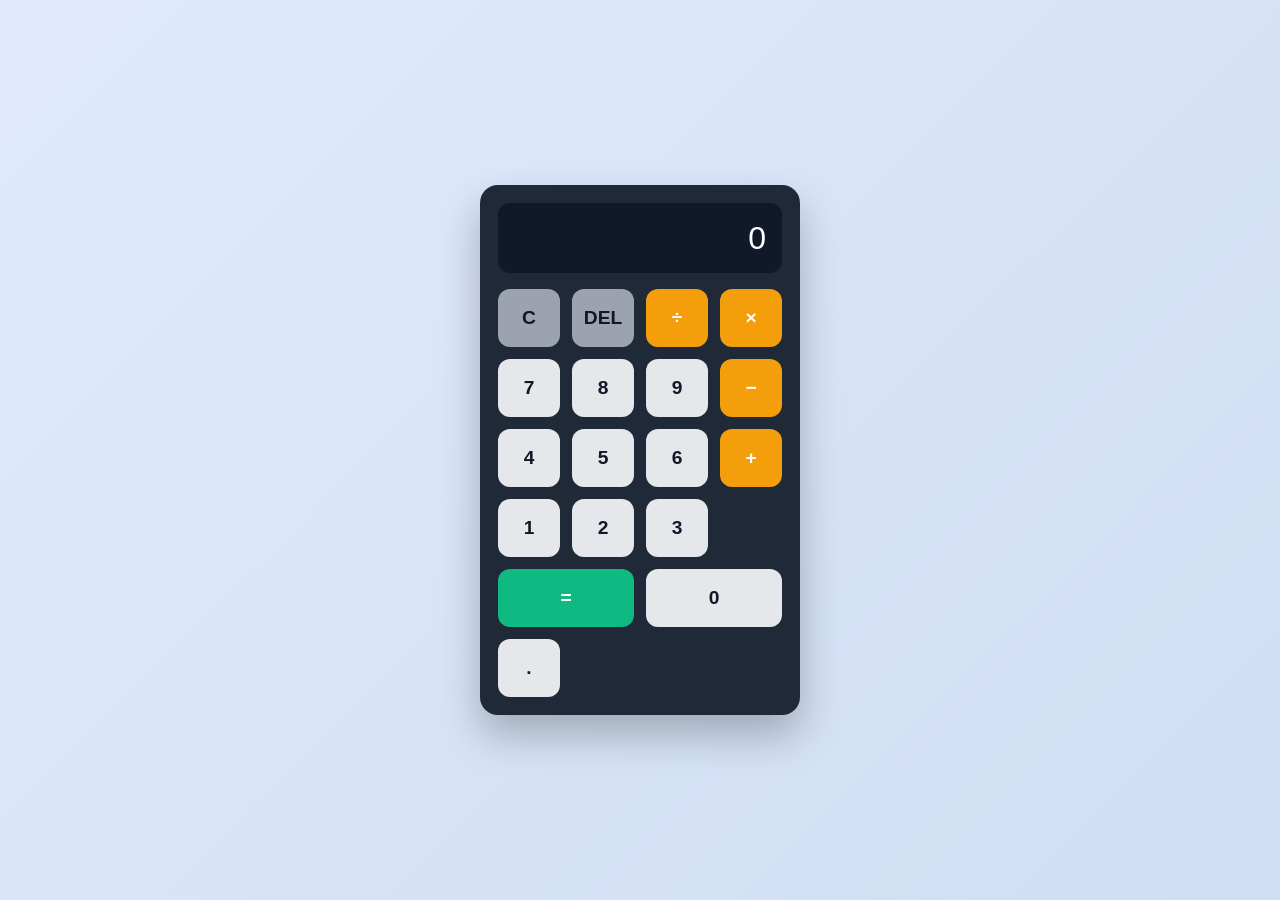
==== templates/index.html @ 1033d656 "first commit" ====
<!DOCTYPE html>
<html lang="en">
  <head>
    <meta charset="UTF-8" />
    <meta name="viewport" content="width=device-width, initial-scale=1.0" />
    <title>Calculator</title>
    <style>
      * {
        box-sizing: border-box;
      }

      body {
        margin: 0;
        min-height: 100vh;
        display: flex;
        align-items: center;
        justify-content: center;
        font-family: Arial, sans-serif;
        background: linear-gradient(135deg, #e0eafc, #cfdef3);
      }

      .calculator {
        width: 320px;
        background: #1f2937;
        border-radius: 18px;
        box-shadow: 0 20px 40px rgba(0, 0, 0, 0.25);
        padding: 18px;
      }

      .display {
        width: 100%;
        height: 70px;
        margin-bottom: 16px;
        border: none;
        border-radius: 12px;
        background: #111827;
        color: #fff;
        font-size: 2rem;
        text-align: right;
        padding: 0 16px;
        outline: none;
      }

      .buttons {
        display: grid;
        grid-template-columns: repeat(4, 1fr);
        gap: 12px;
      }

      button {
        border: none;
        border-radius: 12px;
        height: 58px;
        font-size: 1.2rem;
        font-weight: 600;
        cursor: pointer;
        transition: transform 0.1s ease, opacity 0.2s ease;
      }

      button:hover {
        opacity: 0.95;
      }

      button:active {
        transform: scale(0.98);
      }

      .operator {
        background: #f59e0b;
        color: white;
      }

      .number {
        background: #e5e7eb;
        color: #111827;
      }

      .special {
        background: #9ca3af;
        color: #111827;
      }

      .equal {
        background: #10b981;
        color: white;
        grid-column: span 2;
      }
    </style>
  </head>
  <body>
    <div class="calculator">
      <input id="display" class="display" type="text" value="0" readonly />

      <div class="buttons">
        <button class="special" data-action="clear">C</button>
        <button class="special" data-action="delete">DEL</button>
        <button class="operator" data-value="/">÷</button>
        <button class="operator" data-value="*">×</button>

        <button class="number" data-value="7">7</button>
        <button class="number" data-value="8">8</button>
        <button class="number" data-value="9">9</button>
        <button class="operator" data-value="-">−</button>

        <button class="number" data-value="4">4</button>
        <button class="number" data-value="5">5</button>
        <button class="number" data-value="6">6</button>
        <button class="operator" data-value="+">+</button>

        <button class="number" data-value="1">1</button>
        <button class="number" data-value="2">2</button>
        <button class="number" data-value="3">3</button>
        <button class="equal" data-action="equals">=</button>

        <button class="number" data-value="0" style="grid-column: span 2;">0</button>
        <button class="number" data-value=".">.</button>
      </div>
    </div>

    <script>
      const display = document.getElementById('display');
      let expression = '';

      function updateDisplay(value) {
        display.value = value;
      }

      function appendValue(value) {
        if (value === '.' && expression.includes('.') && /[0-9]$/.test(expression.split(/[-+*/]/).at(-1))) {
          return;
        }

        if (['+', '-', '*', '/'].includes(value)) {
          const lastChar = expression.slice(-1);
          if (!expression || ['+', '-', '*', '/'].includes(lastChar)) {
            if (value === '-' && (!expression || ['+', '*', '/'].includes(lastChar))) {
              expression += value;
            } else if (!expression || lastChar !== '-' || value !== '-') {
              if (expression && ['+', '-', '*', '/'].includes(lastChar)) {
                expression = expression.slice(0, -1) + value;
              } else {
                expression += value;
              }
            }
          } else {
            expression += value;
          }
        } else {
          expression += value;
        }

        updateDisplay(expression || '0');
      }

      function clearDisplay() {
        expression = '';
        updateDisplay('0');
      }

      function deleteLast() {
        expression = expression.slice(0, -1);
        updateDisplay(expression || '0');
      }

      function calculate() {
        try {
          const result = Function('"use strict"; return (' + expression + ');')();
          if (!Number.isFinite(result)) {
            throw new Error('Invalid calculation');
          }
          expression = String(result);
          updateDisplay(expression);
        } catch (error) {
          expression = '';
          updateDisplay('Error');
        }
      }

      document.querySelectorAll('.number').forEach((button) => {
        button.addEventListener('click', () => appendValue(button.dataset.value));
      });

      document.querySelectorAll('.operator').forEach((button) => {
        button.addEventListener('click', () => appendValue(button.dataset.value));
      });

      document.querySelector('[data-action="clear"]').addEventListener('click', clearDisplay);
      document.querySelector('[data-action="delete"]').addEventListener('click', deleteLast);
      document.querySelector('[data-action="equals"]').addEventListener('click', calculate);
    </script>
  </body>
</html>
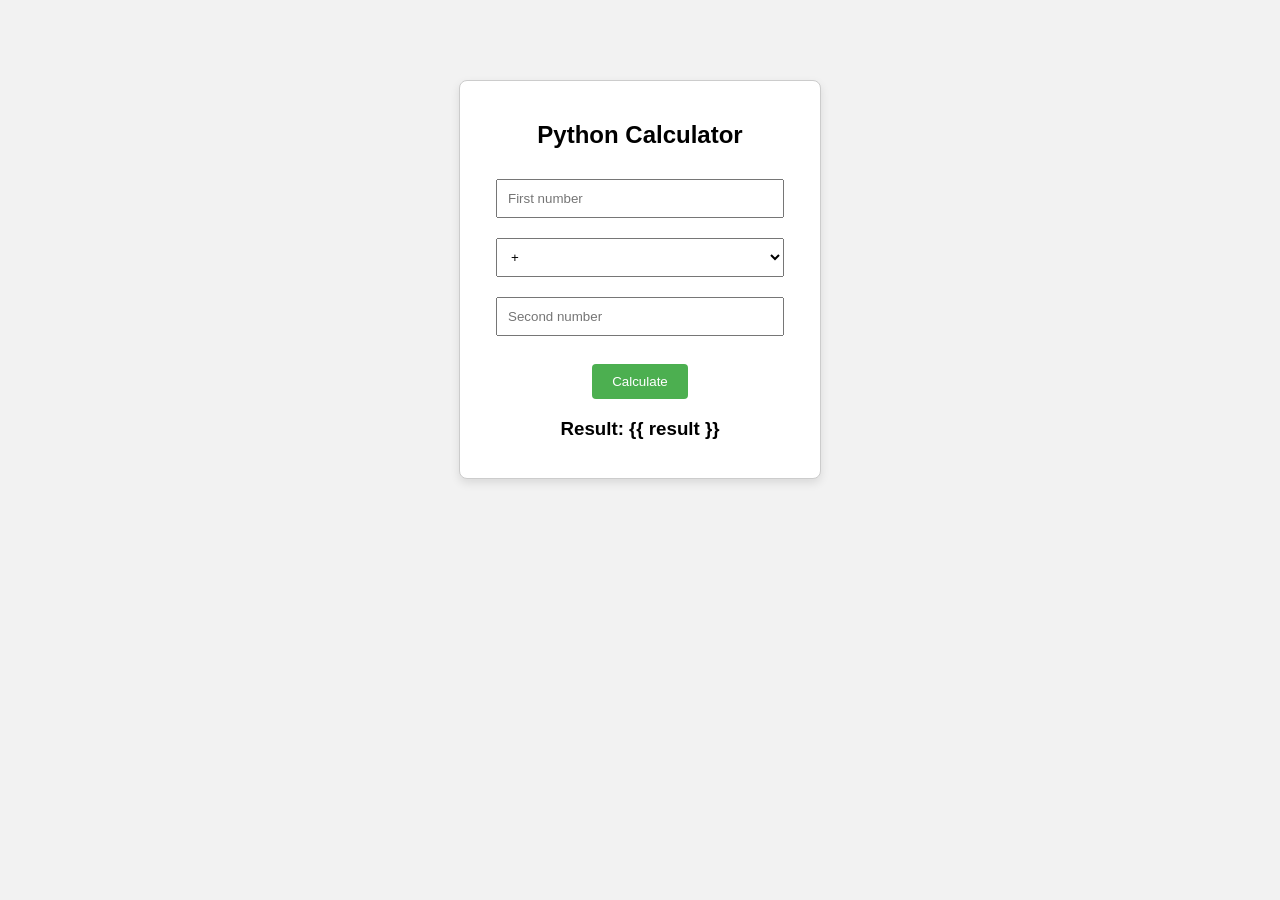
==== commit bc7f8dc5: "Fix calculator result rendering" ====
--- a/templates/index.html
+++ b/templates/index.html
@@ -3,190 +3,63 @@
   <head>
     <meta charset="UTF-8" />
     <meta name="viewport" content="width=device-width, initial-scale=1.0" />
-    <title>Calculator</title>
+    <title>Python Calculator</title>
     <style>
-      * {
+      body {
+        font-family: Arial, sans-serif;
+        background: #f2f2f2;
+        margin: 0;
+        padding: 0;
+      }
+
+      .box {
+        width: 320px;
+        margin: 80px auto;
+        text-align: center;
+        padding: 20px;
+        background: white;
+        border: 1px solid #ccc;
+        border-radius: 8px;
+        box-shadow: 0 4px 10px rgba(0, 0, 0, 0.1);
+      }
+
+      input, select {
+        width: 90%;
+        padding: 10px;
+        margin: 10px 0;
         box-sizing: border-box;
       }
 
-      body {
-        margin: 0;
-        min-height: 100vh;
-        display: flex;
-        align-items: center;
-        justify-content: center;
-        font-family: Arial, sans-serif;
-        background: linear-gradient(135deg, #e0eafc, #cfdef3);
-      }
-
-      .calculator {
-        width: 320px;
-        background: #1f2937;
-        border-radius: 18px;
-        box-shadow: 0 20px 40px rgba(0, 0, 0, 0.25);
-        padding: 18px;
-      }
-
-      .display {
-        width: 100%;
-        height: 70px;
-        margin-bottom: 16px;
+      button {
+        padding: 10px 20px;
+        background: #4CAF50;
+        color: white;
         border: none;
-        border-radius: 12px;
-        background: #111827;
-        color: #fff;
-        font-size: 2rem;
-        text-align: right;
-        padding: 0 16px;
-        outline: none;
-      }
-
-      .buttons {
-        display: grid;
-        grid-template-columns: repeat(4, 1fr);
-        gap: 12px;
-      }
-
-      button {
-        border: none;
-        border-radius: 12px;
-        height: 58px;
-        font-size: 1.2rem;
-        font-weight: 600;
+        border-radius: 4px;
         cursor: pointer;
-        transition: transform 0.1s ease, opacity 0.2s ease;
       }
 
       button:hover {
-        opacity: 0.95;
-      }
-
-      button:active {
-        transform: scale(0.98);
-      }
-
-      .operator {
-        background: #f59e0b;
-        color: white;
-      }
-
-      .number {
-        background: #e5e7eb;
-        color: #111827;
-      }
-
-      .special {
-        background: #9ca3af;
-        color: #111827;
-      }
-
-      .equal {
-        background: #10b981;
-        color: white;
-        grid-column: span 2;
+        background: #45a049;
       }
     </style>
   </head>
   <body>
-    <div class="calculator">
-      <input id="display" class="display" type="text" value="0" readonly />
-
-      <div class="buttons">
-        <button class="special" data-action="clear">C</button>
-        <button class="special" data-action="delete">DEL</button>
-        <button class="operator" data-value="/">÷</button>
-        <button class="operator" data-value="*">×</button>
-
-        <button class="number" data-value="7">7</button>
-        <button class="number" data-value="8">8</button>
-        <button class="number" data-value="9">9</button>
-        <button class="operator" data-value="-">−</button>
-
-        <button class="number" data-value="4">4</button>
-        <button class="number" data-value="5">5</button>
-        <button class="number" data-value="6">6</button>
-        <button class="operator" data-value="+">+</button>
-
-        <button class="number" data-value="1">1</button>
-        <button class="number" data-value="2">2</button>
-        <button class="number" data-value="3">3</button>
-        <button class="equal" data-action="equals">=</button>
-
-        <button class="number" data-value="0" style="grid-column: span 2;">0</button>
-        <button class="number" data-value=".">.</button>
-      </div>
+    <div class="box">
+      <h2>Python Calculator</h2>
+      <form method="post">
+        <input type="number" step="any" name="num1" placeholder="First number" required>
+        <select name="operation">
+          <option value="add">+</option>
+          <option value="subtract">-</option>
+          <option value="multiply">*</option>
+          <option value="divide">/</option>
+        </select>
+        <input type="number" step="any" name="num2" placeholder="Second number" required>
+        <br><br>
+        <button type="submit">Calculate</button>
+      </form>
+      <h3>Result: {{ result }}</h3>
     </div>
-
-    <script>
-      const display = document.getElementById('display');
-      let expression = '';
-
-      function updateDisplay(value) {
-        display.value = value;
-      }
-
-      function appendValue(value) {
-        if (value === '.' && expression.includes('.') && /[0-9]$/.test(expression.split(/[-+*/]/).at(-1))) {
-          return;
-        }
-
-        if (['+', '-', '*', '/'].includes(value)) {
-          const lastChar = expression.slice(-1);
-          if (!expression || ['+', '-', '*', '/'].includes(lastChar)) {
-            if (value === '-' && (!expression || ['+', '*', '/'].includes(lastChar))) {
-              expression += value;
-            } else if (!expression || lastChar !== '-' || value !== '-') {
-              if (expression && ['+', '-', '*', '/'].includes(lastChar)) {
-                expression = expression.slice(0, -1) + value;
-              } else {
-                expression += value;
-              }
-            }
-          } else {
-            expression += value;
-          }
-        } else {
-          expression += value;
-        }
-
-        updateDisplay(expression || '0');
-      }
-
-      function clearDisplay() {
-        expression = '';
-        updateDisplay('0');
-      }
-
-      function deleteLast() {
-        expression = expression.slice(0, -1);
-        updateDisplay(expression || '0');
-      }
-
-      function calculate() {
-        try {
-          const result = Function('"use strict"; return (' + expression + ');')();
-          if (!Number.isFinite(result)) {
-            throw new Error('Invalid calculation');
-          }
-          expression = String(result);
-          updateDisplay(expression);
-        } catch (error) {
-          expression = '';
-          updateDisplay('Error');
-        }
-      }
-
-      document.querySelectorAll('.number').forEach((button) => {
-        button.addEventListener('click', () => appendValue(button.dataset.value));
-      });
-
-      document.querySelectorAll('.operator').forEach((button) => {
-        button.addEventListener('click', () => appendValue(button.dataset.value));
-      });
-
-      document.querySelector('[data-action="clear"]').addEventListener('click', clearDisplay);
-      document.querySelector('[data-action="delete"]').addEventListener('click', deleteLast);
-      document.querySelector('[data-action="equals"]').addEventListener('click', calculate);
-    </script>
   </body>
 </html>
